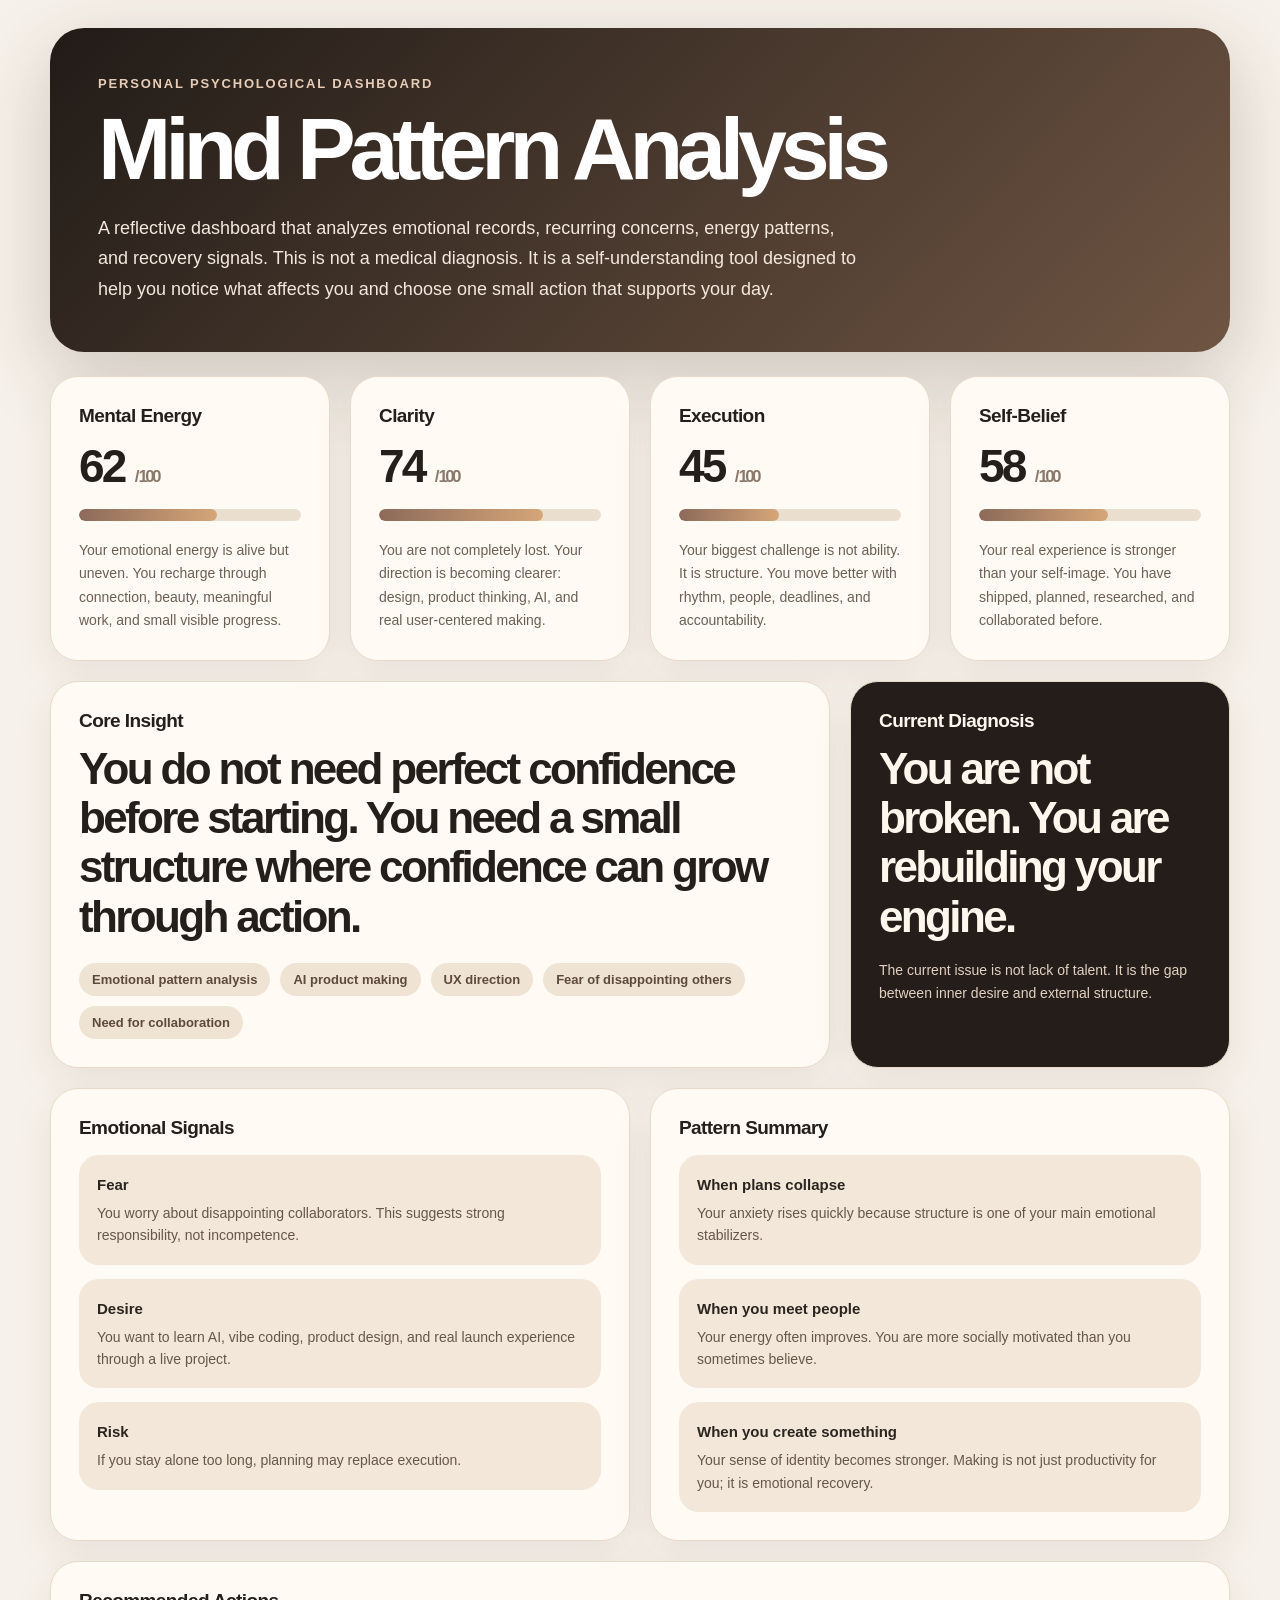
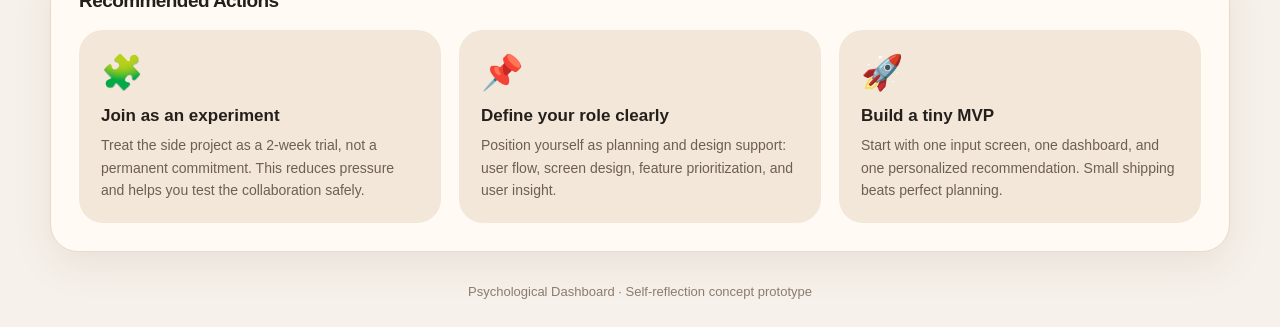
==== index.html @ 31ebf20d "Update index.html" ====
<!DOCTYPE html>
<html lang="en">
<head>
  <meta charset="UTF-8" />
  <meta name="viewport" content="width=device-width, initial-scale=1.0" />
  <title>Psychological Dashboard</title>

  <style>
    * {
      margin: 0;
      padding: 0;
      box-sizing: border-box;
      font-family: Inter, -apple-system, BlinkMacSystemFont, "Segoe UI", sans-serif;
    }

    body {
      background: #f6f1ea;
      color: #241f1b;
      padding: 28px;
    }

    .container {
      max-width: 1180px;
      margin: 0 auto;
    }

    .hero {
      background: linear-gradient(135deg, #211b17, #6f5543);
      color: white;
      border-radius: 34px;
      padding: 48px;
      margin-bottom: 24px;
      box-shadow: 0 24px 80px rgba(60, 40, 25, 0.22);
    }

    .eyebrow {
      font-size: 13px;
      letter-spacing: 0.14em;
      text-transform: uppercase;
      color: #e7cdb7;
      margin-bottom: 16px;
      font-weight: 700;
    }

    h1 {
      font-size: clamp(42px, 8vw, 88px);
      line-height: 0.95;
      letter-spacing: -0.07em;
      margin-bottom: 22px;
    }

    .hero p {
      max-width: 760px;
      color: #f4e8de;
      font-size: 18px;
      line-height: 1.7;
    }

    .grid {
      display: grid;
      grid-template-columns: repeat(12, 1fr);
      gap: 20px;
    }

    .card {
      background: #fffaf4;
      border: 1px solid #e8dac8;
      border-radius: 28px;
      padding: 28px;
      box-shadow: 0 14px 42px rgba(80, 55, 34, 0.08);
    }

    .span-3 { grid-column: span 3; }
    .span-4 { grid-column: span 4; }
    .span-6 { grid-column: span 6; }
    .span-8 { grid-column: span 8; }
    .span-12 { grid-column: span 12; }

    .card h2 {
      font-size: 19px;
      letter-spacing: -0.03em;
      margin-bottom: 12px;
    }

    .score {
      font-size: 46px;
      font-weight: 850;
      letter-spacing: -0.06em;
      margin: 8px 0;
    }

    .score span {
      font-size: 17px;
      color: #8b7a6b;
    }

    .bar {
      width: 100%;
      height: 12px;
      background: #eadfce;
      border-radius: 999px;
      overflow: hidden;
      margin: 16px 0 18px;
    }

    .fill {
      height: 100%;
      border-radius: 999px;
      background: linear-gradient(90deg, #8c6a5a, #d6a679);
    }

    .desc {
      font-size: 14px;
      line-height: 1.65;
      color: #6d5f54;
    }

    .big-insight {
      font-size: clamp(26px, 4vw, 44px);
      line-height: 1.12;
      letter-spacing: -0.06em;
      font-weight: 850;
      margin-top: 12px;
    }

    .dark {
      background: #241d19;
      color: #fff6ed;
    }

    .dark .desc {
      color: #e2d1c1;
    }

    .tags {
      display: flex;
      flex-wrap: wrap;
      gap: 10px;
      margin-top: 22px;
    }

    .tag {
      background: #efe3d4;
      color: #5d4a3d;
      border-radius: 999px;
      padding: 9px 13px;
      font-size: 13px;
      font-weight: 700;
    }

    .dark .tag {
      background: rgba(255,255,255,0.13);
      color: #ffe7d2;
    }

    .list {
      display: grid;
      gap: 14px;
      margin-top: 16px;
    }

    .item {
      background: #f2e7d8;
      border-radius: 20px;
      padding: 18px;
      font-size: 14px;
      line-height: 1.6;
      color: #66574b;
    }

    .item strong {
      display: block;
      color: #2b2520;
      margin-bottom: 5px;
      font-size: 15px;
    }

    .recommendations {
      display: grid;
      grid-template-columns: repeat(3, 1fr);
      gap: 18px;
      margin-top: 18px;
    }

    .rec {
      background: #f2e7d8;
      border-radius: 24px;
      padding: 22px;
      min-height: 170px;
    }

    .emoji {
      font-size: 34px;
      margin-bottom: 14px;
    }

    .rec h3 {
      font-size: 17px;
      margin-bottom: 8px;
    }

    .rec p {
      font-size: 14px;
      color: #6d5f54;
      line-height: 1.6;
    }

    .footer {
      text-align: center;
      margin-top: 32px;
      color: #8c7c6d;
      font-size: 13px;
    }

    @media (max-width: 900px) {
      body {
        padding: 16px;
      }

      .hero {
        padding: 32px;
        border-radius: 26px;
      }

      .span-3,
      .span-4,
      .span-6,
      .span-8 {
        grid-column: span 12;
      }

      .recommendations {
        grid-template-columns: 1fr;
      }
    }
  </style>
</head>

<body>
  <main class="container">

    <section class="hero">
      <div class="eyebrow">Personal Psychological Dashboard</div>
      <h1>Mind Pattern Analysis</h1>
      <p>
        A reflective dashboard that analyzes emotional records, recurring concerns,
        energy patterns, and recovery signals. This is not a medical diagnosis.
        It is a self-understanding tool designed to help you notice what affects you
        and choose one small action that supports your day.
      </p>
    </section>

    <section class="grid">

      <div class="card span-3">
        <h2>Mental Energy</h2>
        <div class="score">62 <span>/ 100</span></div>
        <div class="bar"><div class="fill" style="width: 62%;"></div></div>
        <p class="desc">
          Your emotional energy is alive but uneven. You recharge through connection,
          beauty, meaningful work, and small visible progress.
        </p>
      </div>

      <div class="card span-3">
        <h2>Clarity</h2>
        <div class="score">74 <span>/ 100</span></div>
        <div class="bar"><div class="fill" style="width: 74%;"></div></div>
        <p class="desc">
          You are not completely lost. Your direction is becoming clearer:
          design, product thinking, AI, and real user-centered making.
        </p>
      </div>

      <div class="card span-3">
        <h2>Execution</h2>
        <div class="score">45 <span>/ 100</span></div>
        <div class="bar"><div class="fill" style="width: 45%;"></div></div>
        <p class="desc">
          Your biggest challenge is not ability. It is structure.
          You move better with rhythm, people, deadlines, and accountability.
        </p>
      </div>

      <div class="card span-3">
        <h2>Self-Belief</h2>
        <div class="score">58 <span>/ 100</span></div>
        <div class="bar"><div class="fill" style="width: 58%;"></div></div>
        <p class="desc">
          Your real experience is stronger than your self-image.
          You have shipped, planned, researched, and collaborated before.
        </p>
      </div>

      <div class="card span-8">
        <h2>Core Insight</h2>
        <p class="big-insight">
          You do not need perfect confidence before starting.
          You need a small structure where confidence can grow through action.
        </p>

        <div class="tags">
          <span class="tag">Emotional pattern analysis</span>
          <span class="tag">AI product making</span>
          <span class="tag">UX direction</span>
          <span class="tag">Fear of disappointing others</span>
          <span class="tag">Need for collaboration</span>
        </div>
      </div>

      <div class="card span-4 dark">
        <h2>Current Diagnosis</h2>
        <p class="big-insight">
          You are not broken. You are rebuilding your engine.
        </p>
        <p class="desc" style="margin-top: 18px;">
          The current issue is not lack of talent. It is the gap between
          inner desire and external structure.
        </p>
      </div>

      <div class="card span-6">
        <h2>Emotional Signals</h2>
        <div class="list">
          <div class="item">
            <strong>Fear</strong>
            You worry about disappointing collaborators. This suggests strong responsibility,
            not incompetence.
          </div>

          <div class="item">
            <strong>Desire</strong>
            You want to learn AI, vibe coding, product design, and real launch experience
            through a live project.
          </div>

          <div class="item">
            <strong>Risk</strong>
            If you stay alone too long, planning may replace execution.
          </div>
        </div>
      </div>

      <div class="card span-6">
        <h2>Pattern Summary</h2>
        <div class="list">
          <div class="item">
            <strong>When plans collapse</strong>
            Your anxiety rises quickly because structure is one of your main emotional stabilizers.
          </div>

          <div class="item">
            <strong>When you meet people</strong>
            Your energy often improves. You are more socially motivated than you sometimes believe.
          </div>

          <div class="item">
            <strong>When you create something</strong>
            Your sense of identity becomes stronger. Making is not just productivity for you;
            it is emotional recovery.
          </div>
        </div>
      </div>

      <div class="card span-12">
        <h2>Recommended Actions</h2>

        <div class="recommendations">
          <div class="rec">
            <div class="emoji">🧩</div>
            <h3>Join as an experiment</h3>
            <p>
              Treat the side project as a 2-week trial, not a permanent commitment.
              This reduces pressure and helps you test the collaboration safely.
            </p>
          </div>

          <div class="rec">
            <div class="emoji">📌</div>
            <h3>Define your role clearly</h3>
            <p>
              Position yourself as planning and design support:
              user flow, screen design, feature prioritization, and user insight.
            </p>
          </div>

          <div class="rec">
            <div class="emoji">🚀</div>
            <h3>Build a tiny MVP</h3>
            <p>
              Start with one input screen, one dashboard, and one personalized recommendation.
              Small shipping beats perfect planning.
            </p>
          </div>
        </div>
      </div>

    </section>

    <div class="footer">
      Psychological Dashboard · Self-reflection concept prototype
    </div>

  </main>
</body>
</html>
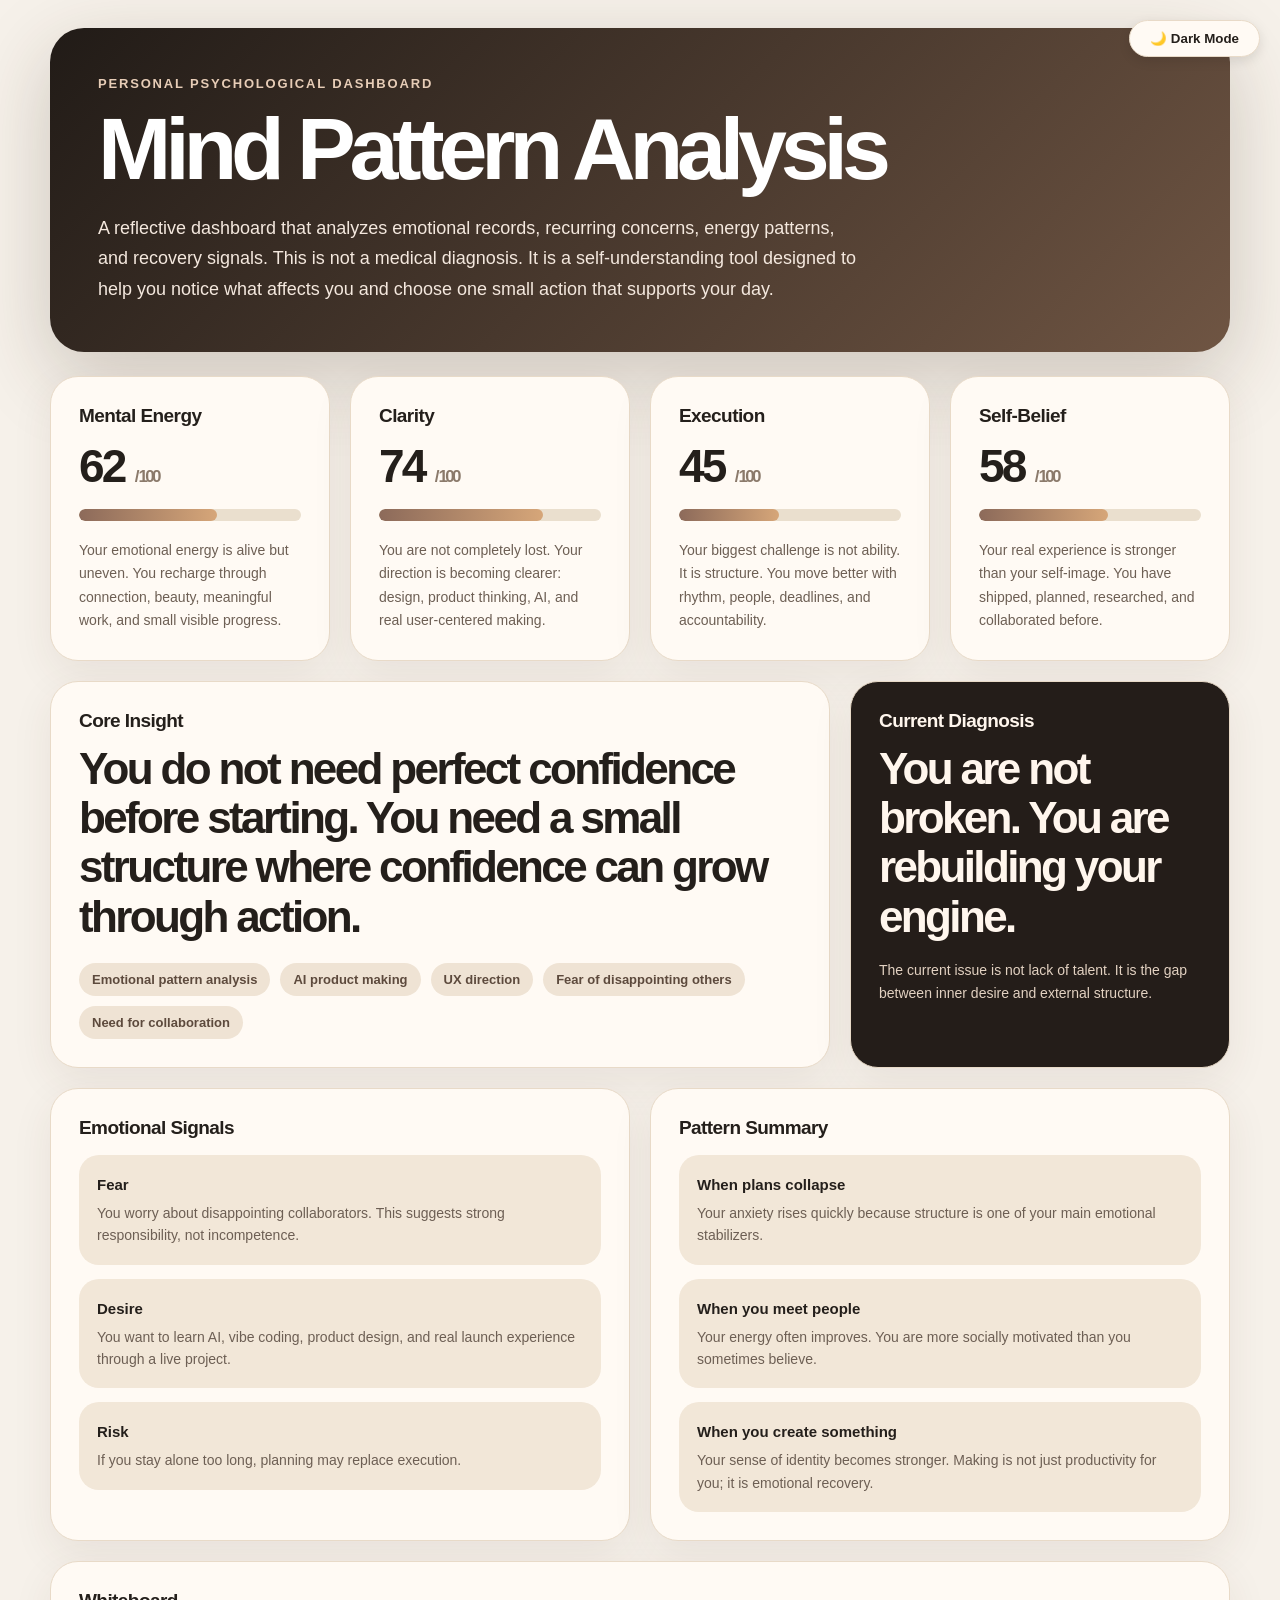
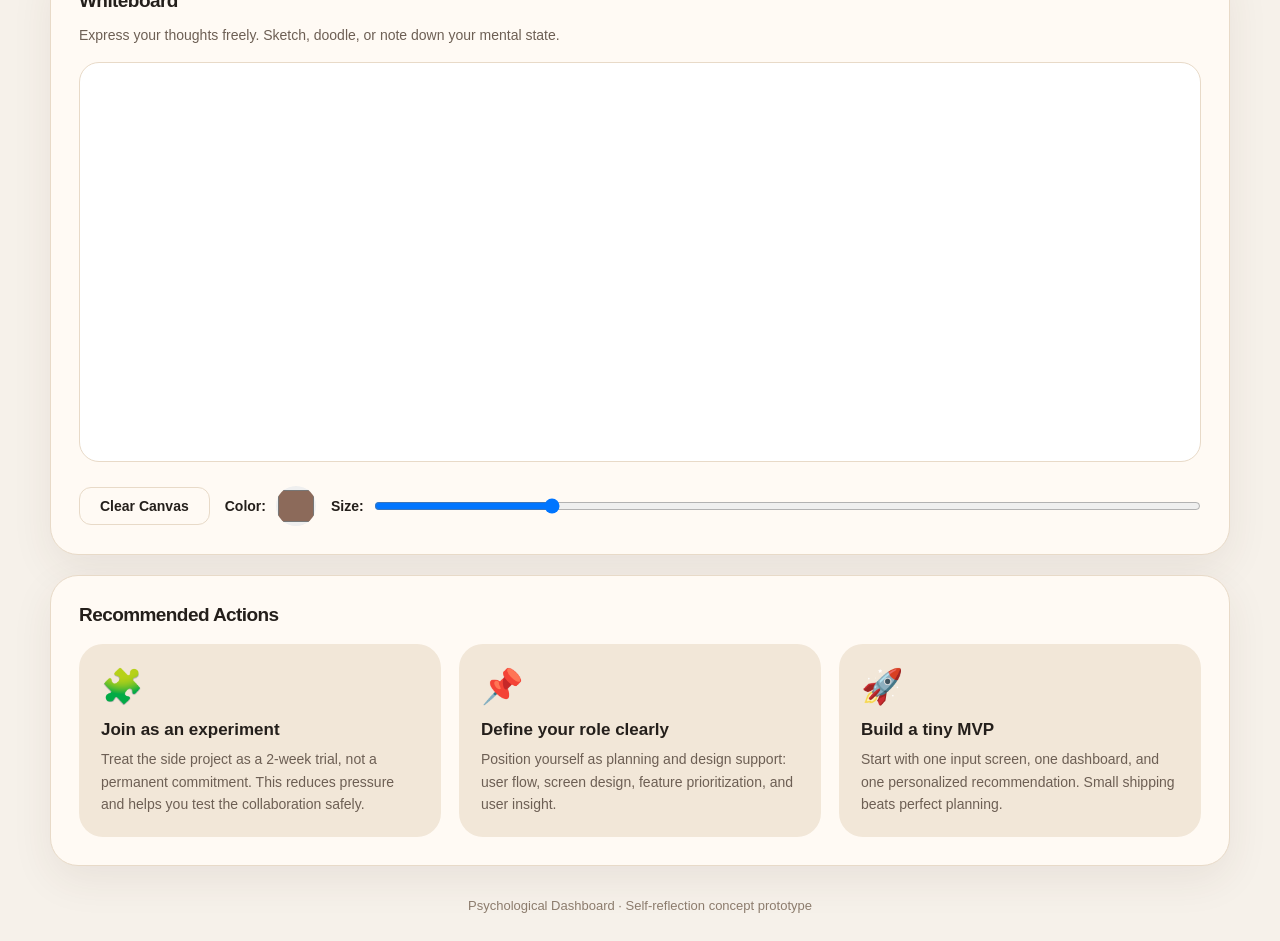
==== commit 763f114c: "feat: add dark mode and whiteboard features" ====
--- a/index.html
+++ b/index.html
@@ -4,8 +4,33 @@
   <meta charset="UTF-8" />
   <meta name="viewport" content="width=device-width, initial-scale=1.0" />
   <title>Psychological Dashboard</title>
+  <link rel="stylesheet" href="style.css">
 
   <style>
+    :root {
+      --bg-color: #f6f1ea;
+      --text-color: #241f1b;
+      --card-bg: #fffaf4;
+      --card-border: #e8dac8;
+      --desc-color: #6d5f54;
+      --item-bg: #f2e7d8;
+      --tag-bg: #efe3d4;
+      --tag-text: #5d4a3d;
+      --bar-bg: #eadfce;
+    }
+
+    body.dark-theme {
+      --bg-color: #1a1614;
+      --text-color: #f4e8de;
+      --card-bg: #241d19;
+      --card-border: #3d342d;
+      --desc-color: #b7a99b;
+      --item-bg: #2d2621;
+      --tag-bg: rgba(255,255,255,0.1);
+      --tag-text: #ffe7d2;
+      --bar-bg: #3d342d;
+    }
+
     * {
       margin: 0;
       padding: 0;
@@ -14,9 +39,10 @@
     }
 
     body {
-      background: #f6f1ea;
-      color: #241f1b;
+      background: var(--bg-color);
+      color: var(--text-color);
       padding: 28px;
+      transition: background 0.3s, color 0.3s;
     }
 
     .container {
@@ -63,8 +89,8 @@
     }
 
     .card {
-      background: #fffaf4;
-      border: 1px solid #e8dac8;
+      background: var(--card-bg);
+      border: 1px solid var(--card-border);
       border-radius: 28px;
       padding: 28px;
       box-shadow: 0 14px 42px rgba(80, 55, 34, 0.08);
@@ -97,7 +123,7 @@
     .bar {
       width: 100%;
       height: 12px;
-      background: #eadfce;
+      background: var(--bar-bg);
       border-radius: 999px;
       overflow: hidden;
       margin: 16px 0 18px;
@@ -112,7 +138,7 @@
     .desc {
       font-size: 14px;
       line-height: 1.65;
-      color: #6d5f54;
+      color: var(--desc-color);
     }
 
     .big-insight {
@@ -140,8 +166,8 @@
     }
 
     .tag {
-      background: #efe3d4;
-      color: #5d4a3d;
+      background: var(--tag-bg);
+      color: var(--tag-text);
       border-radius: 999px;
       padding: 9px 13px;
       font-size: 13px;
@@ -160,17 +186,17 @@
     }
 
     .item {
-      background: #f2e7d8;
+      background: var(--item-bg);
       border-radius: 20px;
       padding: 18px;
       font-size: 14px;
       line-height: 1.6;
-      color: #66574b;
+      color: var(--desc-color);
     }
 
     .item strong {
       display: block;
-      color: #2b2520;
+      color: var(--text-color);
       margin-bottom: 5px;
       font-size: 15px;
     }
@@ -183,12 +209,87 @@
     }
 
     .rec {
-      background: #f2e7d8;
+      background: var(--item-bg);
       border-radius: 24px;
       padding: 22px;
       min-height: 170px;
     }
 
+    /* Theme Toggle */
+    .theme-toggle {
+      position: fixed;
+      top: 20px;
+      right: 20px;
+      z-index: 1000;
+      background: var(--card-bg);
+      border: 1px solid var(--card-border);
+      padding: 10px 20px;
+      border-radius: 999px;
+      cursor: pointer;
+      font-weight: 600;
+      box-shadow: 0 4px 12px rgba(0,0,0,0.1);
+      color: var(--text-color);
+      transition: all 0.3s;
+    }
+
+    .theme-toggle:hover {
+      transform: translateY(-2px);
+    }
+
+    /* Whiteboard Styles */
+    #whiteboard-canvas {
+      width: 100%;
+      height: 400px;
+      background: white;
+      border-radius: 20px;
+      cursor: crosshair;
+      touch-action: none;
+      border: 1px solid var(--card-border);
+    }
+
+    body.dark-theme #whiteboard-canvas {
+      background: #f6f1ea;
+    }
+
+    .whiteboard-controls {
+      display: flex;
+      align-items: center;
+      gap: 15px;
+      margin-top: 20px;
+      flex-wrap: wrap;
+    }
+
+    .btn {
+      padding: 10px 20px;
+      border-radius: 12px;
+      border: 1px solid var(--card-border);
+      background: var(--card-bg);
+      color: var(--text-color);
+      cursor: pointer;
+      font-size: 14px;
+      font-weight: 600;
+      transition: all 0.2s;
+    }
+
+    .btn:hover {
+      background: var(--item-bg);
+    }
+
+    .btn.active {
+      background: #8c6a5a;
+      color: white;
+    }
+
+    input[type="color"] {
+      width: 40px;
+      height: 40px;
+      border: none;
+      border-radius: 50%;
+      cursor: pointer;
+      padding: 0;
+      overflow: hidden;
+    }
+
     .emoji {
       font-size: 34px;
       margin-bottom: 14px;
@@ -201,7 +302,7 @@
 
     .rec p {
       font-size: 14px;
-      color: #6d5f54;
+      color: var(--desc-color);
       line-height: 1.6;
     }
 
@@ -237,6 +338,8 @@
 </head>
 
 <body>
+  <button class="theme-toggle" id="theme-toggle">🌙 Dark Mode</button>
+  
   <main class="container">
 
     <section class="hero">
@@ -363,6 +466,23 @@
       </div>
 
       <div class="card span-12">
+        <h2>Whiteboard</h2>
+        <p class="desc" style="margin-bottom: 15px;">Express your thoughts freely. Sketch, doodle, or note down your mental state.</p>
+        <canvas id="whiteboard-canvas"></canvas>
+        <div class="whiteboard-controls">
+          <button class="btn" id="clear-btn">Clear Canvas</button>
+          <div style="display: flex; align-items: center; gap: 10px;">
+            <label for="color-picker" style="font-size: 14px; font-weight: 600;">Color:</label>
+            <input type="color" id="color-picker" value="#8c6a5a">
+          </div>
+          <div style="display: flex; align-items: center; gap: 10px; flex-grow: 1;">
+            <label for="size-slider" style="font-size: 14px; font-weight: 600;">Size:</label>
+            <input type="range" id="size-slider" min="1" max="20" value="5" style="flex-grow: 1;">
+          </div>
+        </div>
+      </div>
+
+      <div class="card span-12">
         <h2>Recommended Actions</h2>
 
         <div class="recommendations">
@@ -402,5 +522,7 @@
     </div>
 
   </main>
+
+  <script src="main.js"></script>
 </body>
 </html>
--- a/style.css
+++ b/style.css
@@ -0,0 +1 @@
+/* Project styles are currently defined in index.html for simplicity. */
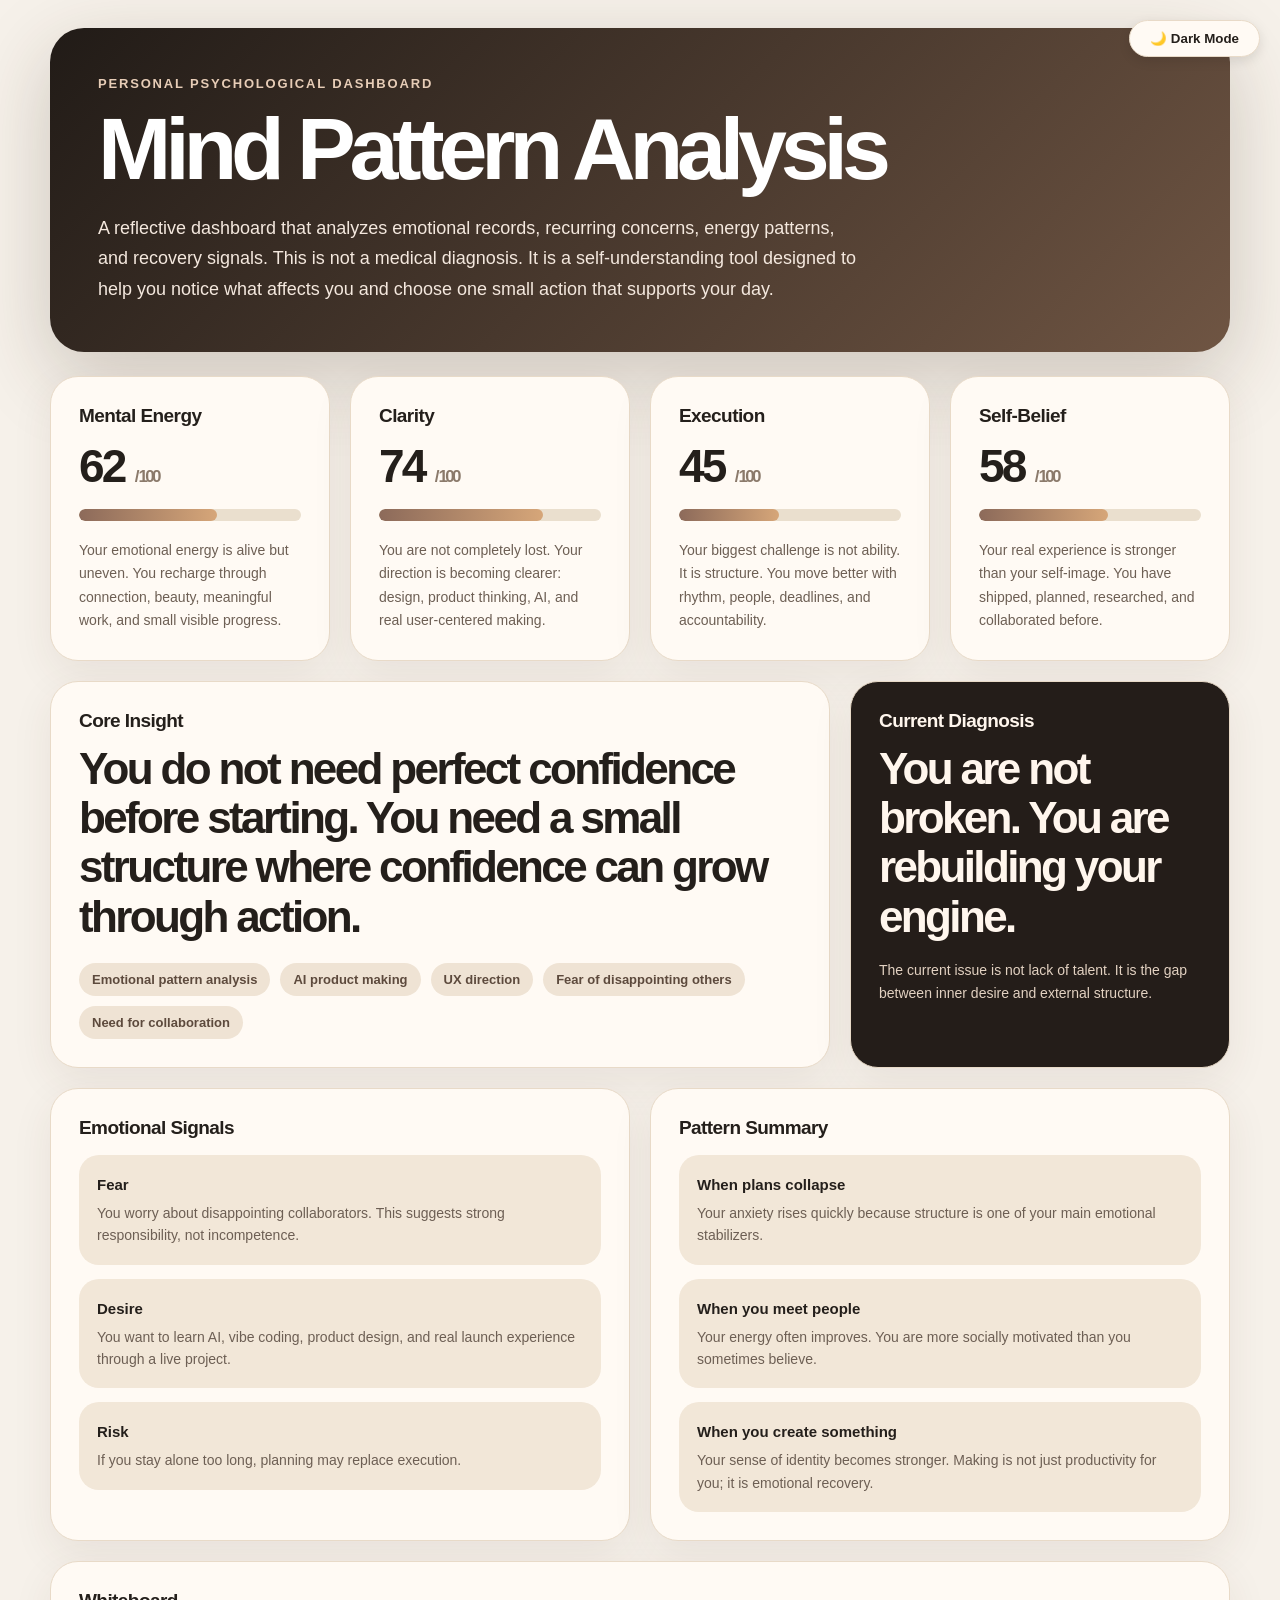
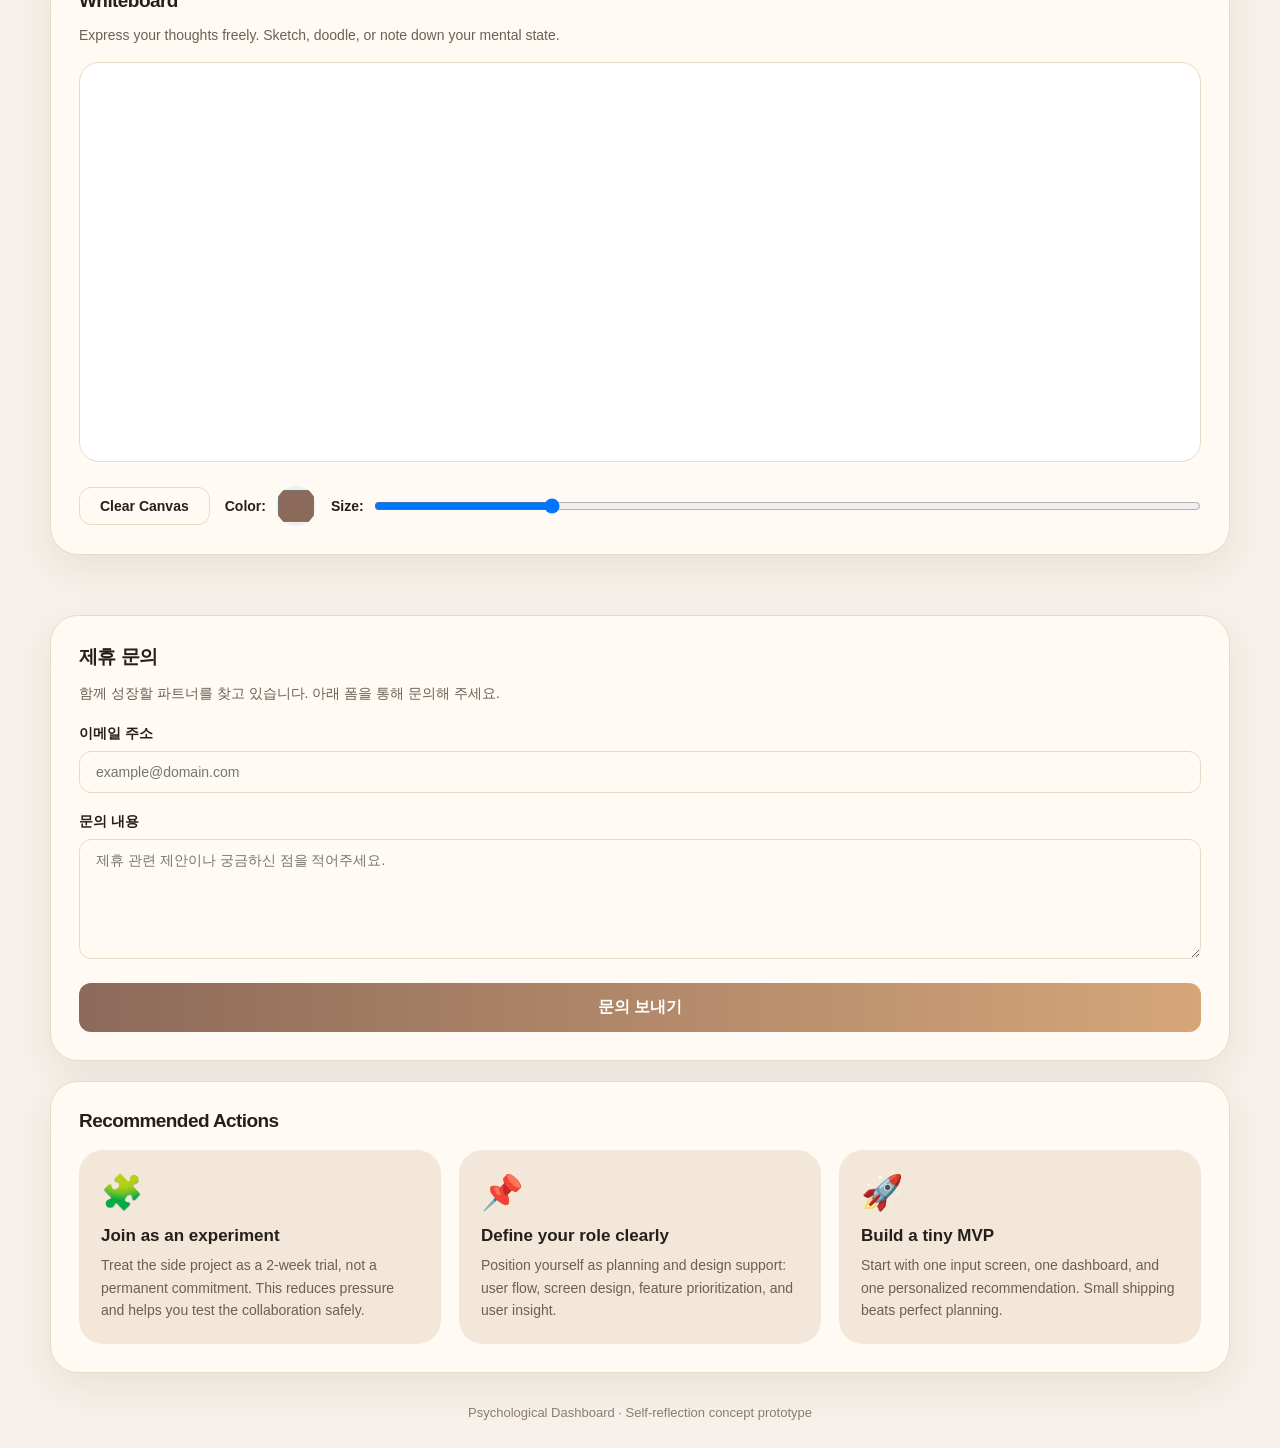
==== commit 60e26b67: "feat: add partnership inquiry form with formspree" ====
--- a/index.html
+++ b/index.html
@@ -482,6 +482,22 @@
         </div>
       </div>
 
+      <div class="card span-12 partnership-section">
+        <h2>제휴 문의</h2>
+        <p class="desc" style="margin-bottom: 20px;">함께 성장할 파트너를 찾고 있습니다. 아래 폼을 통해 문의해 주세요.</p>
+        <form action="https://formspree.io/f/xzdwnanj" method="POST">
+          <div class="form-group">
+            <label>이메일 주소</label>
+            <input type="email" name="email" class="form-control" placeholder="example@domain.com" required>
+          </div>
+          <div class="form-group">
+            <label>문의 내용</label>
+            <textarea name="message" class="form-control" placeholder="제휴 관련 제안이나 궁금하신 점을 적어주세요." required></textarea>
+          </div>
+          <button type="submit" class="submit-btn">문의 보내기</button>
+        </form>
+      </div>
+
       <div class="card span-12">
         <h2>Recommended Actions</h2>
 
@@ -524,5 +540,6 @@
   </main>
 
   <script src="main.js"></script>
+
 </body>
 </html>
--- a/style.css
+++ b/style.css
@@ -1 +1,56 @@
 /* Project styles are currently defined in index.html for simplicity. */
+
+/* Partnership Form Styles */
+.partnership-section {
+  margin-top: 40px;
+}
+
+.form-group {
+  margin-bottom: 20px;
+}
+
+.form-group label {
+  display: block;
+  font-size: 14px;
+  font-weight: 600;
+  margin-bottom: 8px;
+  color: var(--text-color);
+}
+
+.form-control {
+  width: 100%;
+  padding: 12px 16px;
+  border-radius: 12px;
+  border: 1px solid var(--card-border);
+  background: var(--card-bg);
+  color: var(--text-color);
+  font-size: 14px;
+  transition: border-color 0.2s;
+}
+
+.form-control:focus {
+  outline: none;
+  border-color: #8c6a5a;
+}
+
+textarea.form-control {
+  resize: vertical;
+  min-height: 120px;
+}
+
+.submit-btn {
+  width: 100%;
+  padding: 14px;
+  background: linear-gradient(90deg, #8c6a5a, #d6a679);
+  color: white;
+  border: none;
+  border-radius: 12px;
+  font-size: 16px;
+  font-weight: 700;
+  cursor: pointer;
+  transition: opacity 0.2s;
+}
+
+.submit-btn:hover {
+  opacity: 0.9;
+}
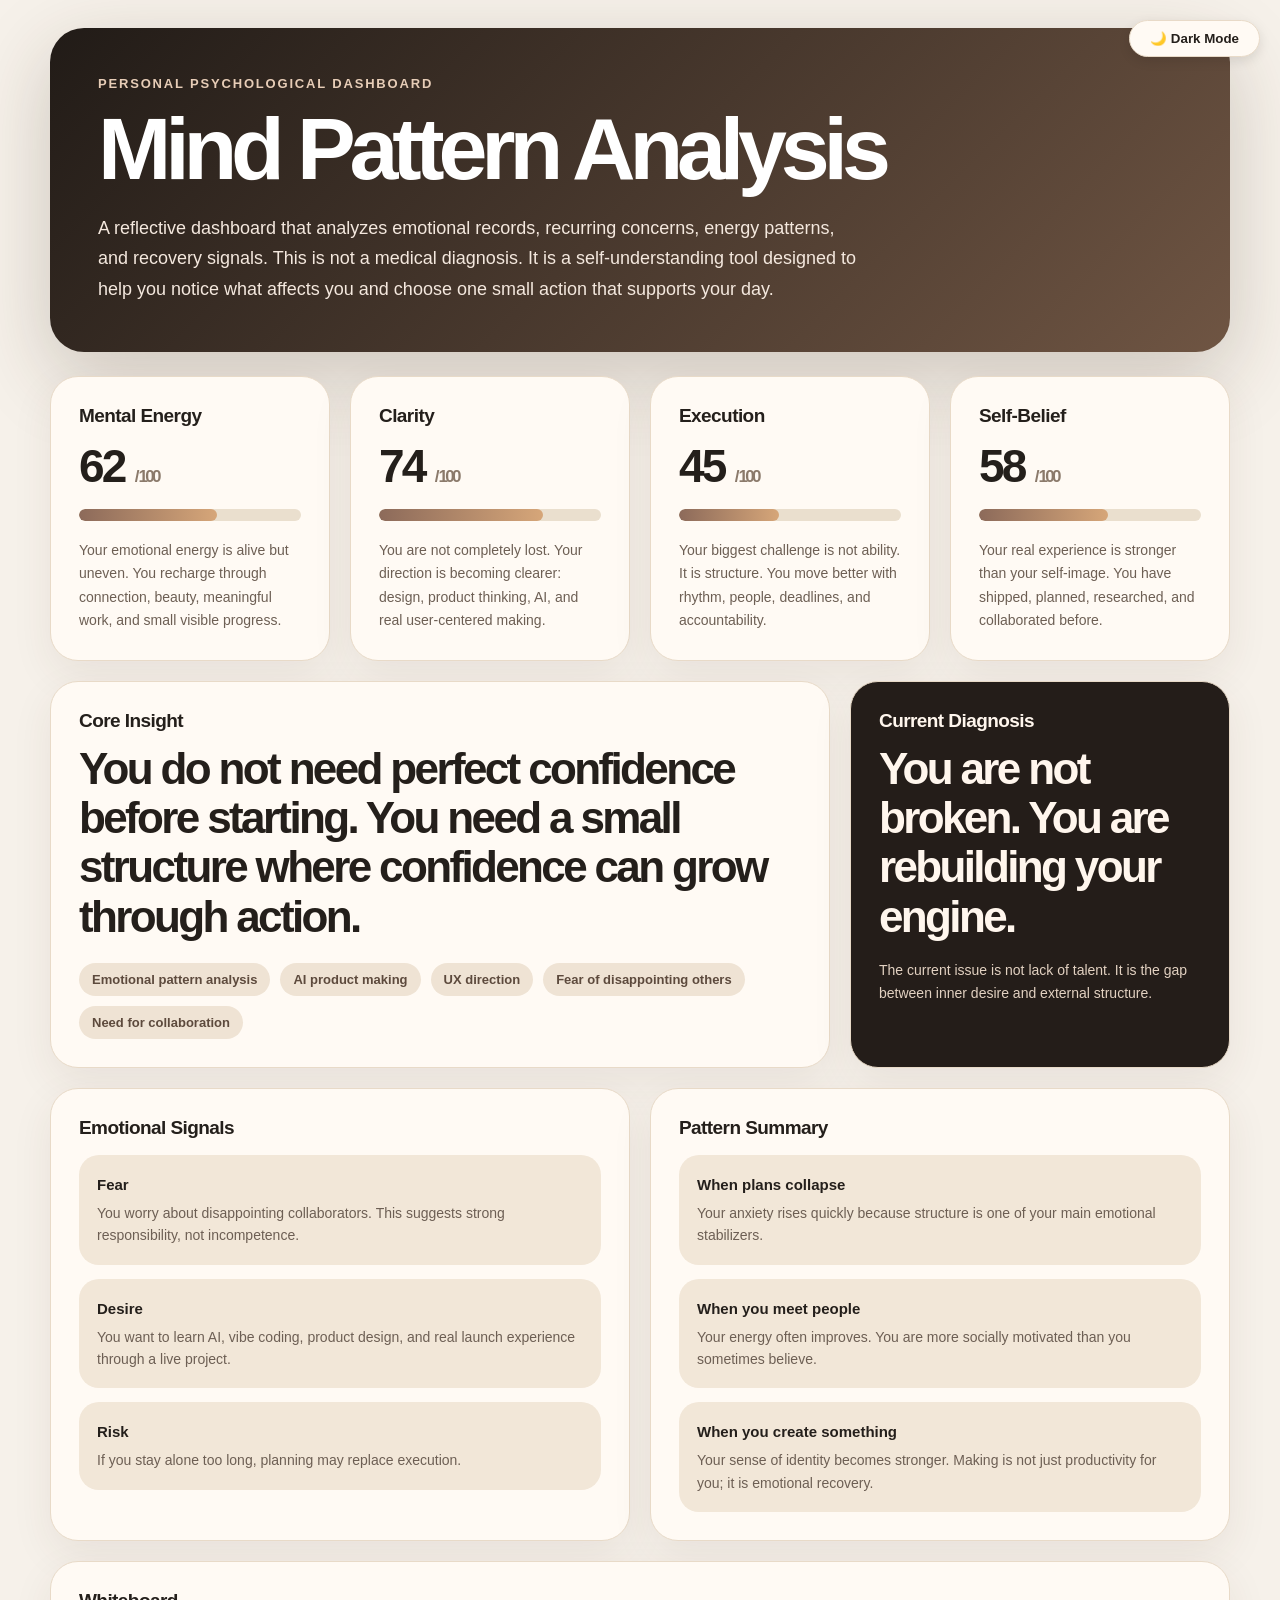
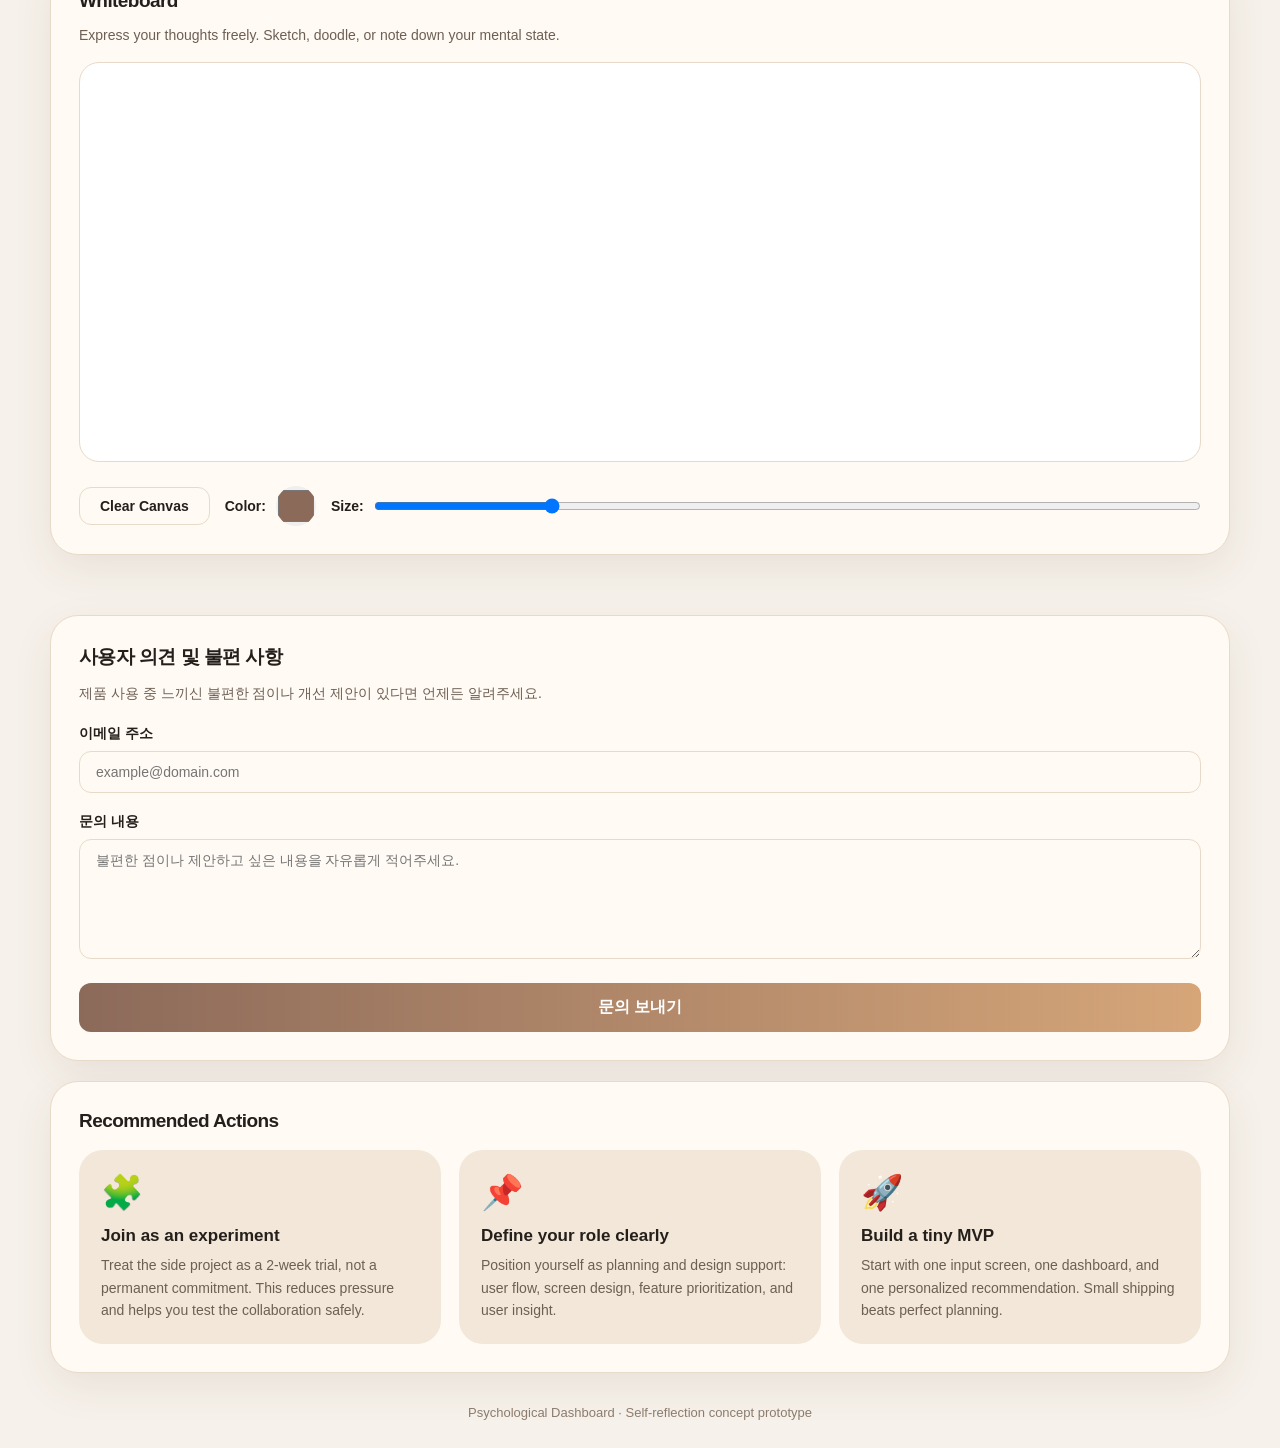
==== commit ed60b5a9: "feat: change partnership form to user feedback form" ====
--- a/index.html
+++ b/index.html
@@ -483,8 +483,8 @@
       </div>
 
       <div class="card span-12 partnership-section">
-        <h2>제휴 문의</h2>
-        <p class="desc" style="margin-bottom: 20px;">함께 성장할 파트너를 찾고 있습니다. 아래 폼을 통해 문의해 주세요.</p>
+        <h2>사용자 의견 및 불편 사항</h2>
+        <p class="desc" style="margin-bottom: 20px;">제품 사용 중 느끼신 불편한 점이나 개선 제안이 있다면 언제든 알려주세요.</p>
         <form action="https://formspree.io/f/xzdwnanj" method="POST">
           <div class="form-group">
             <label>이메일 주소</label>
@@ -492,7 +492,7 @@
           </div>
           <div class="form-group">
             <label>문의 내용</label>
-            <textarea name="message" class="form-control" placeholder="제휴 관련 제안이나 궁금하신 점을 적어주세요." required></textarea>
+            <textarea name="message" class="form-control" placeholder="불편한 점이나 제안하고 싶은 내용을 자유롭게 적어주세요." required></textarea>
           </div>
           <button type="submit" class="submit-btn">문의 보내기</button>
         </form>
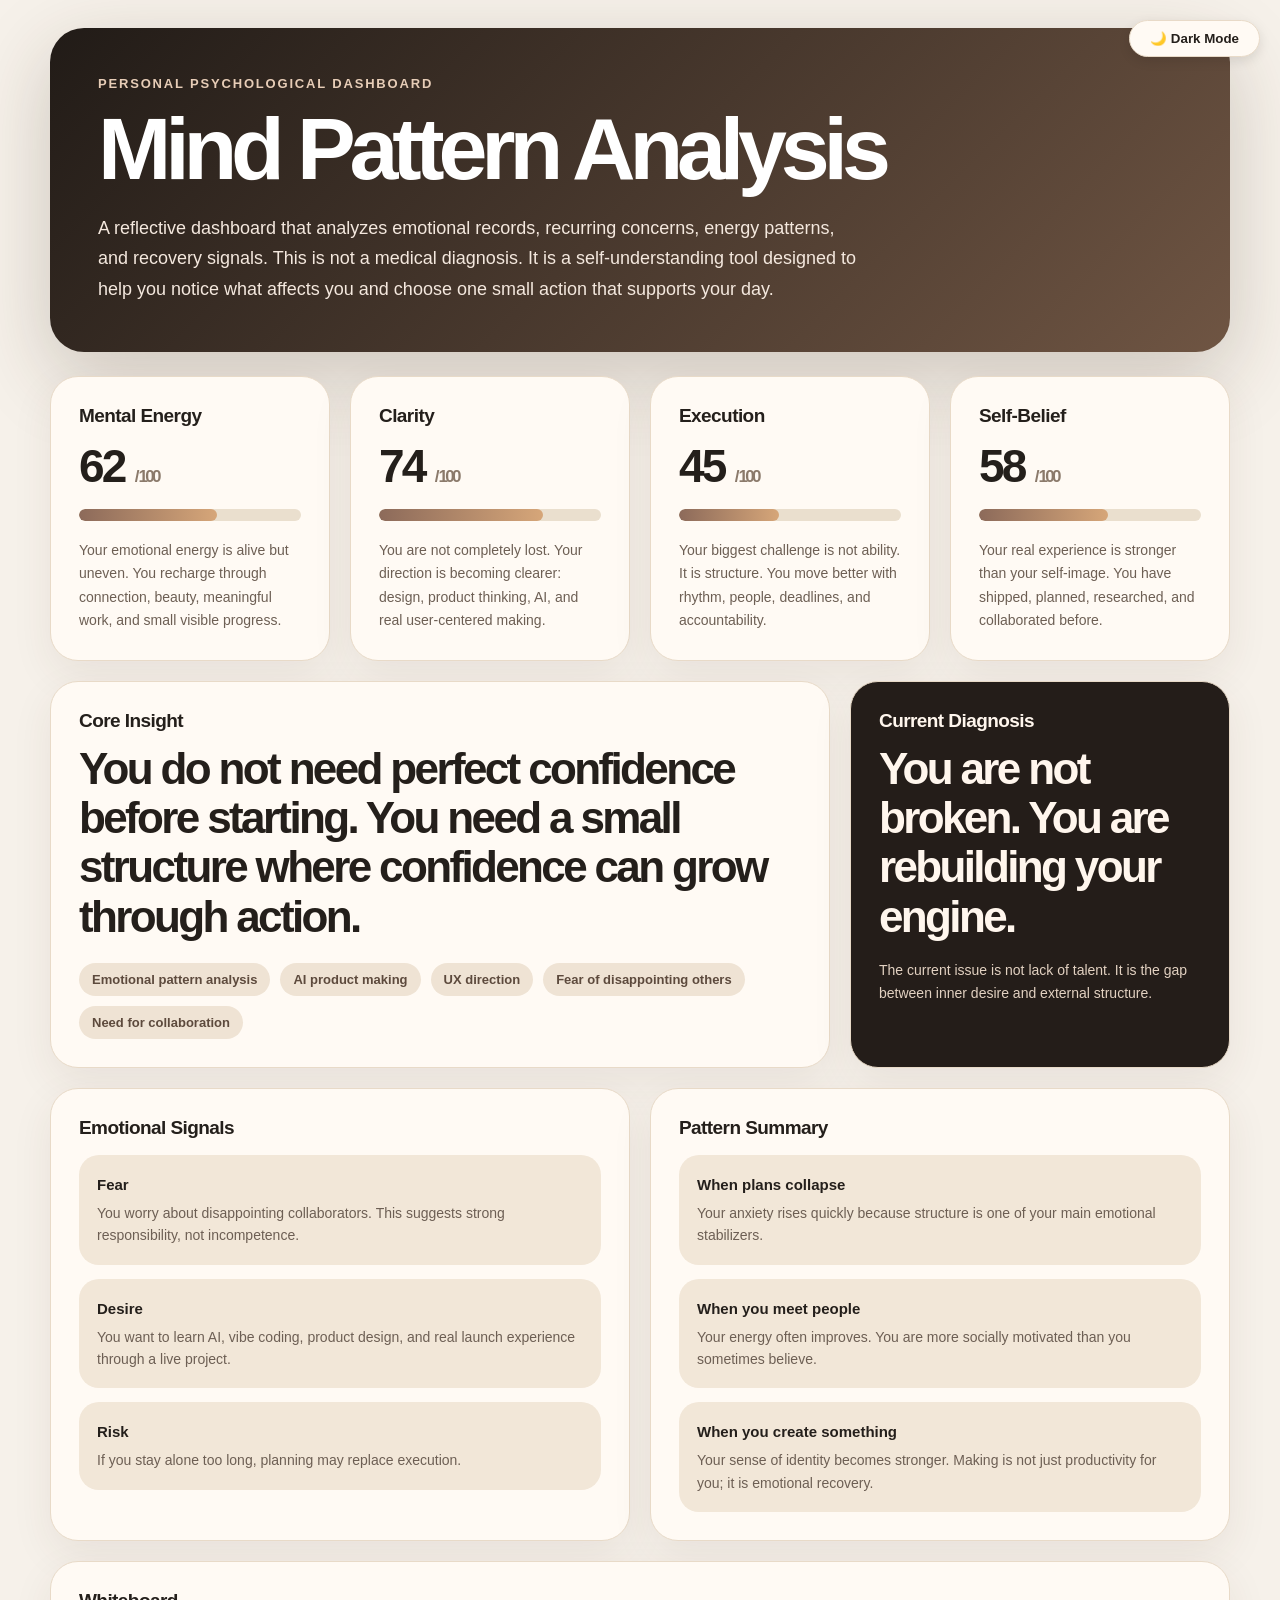
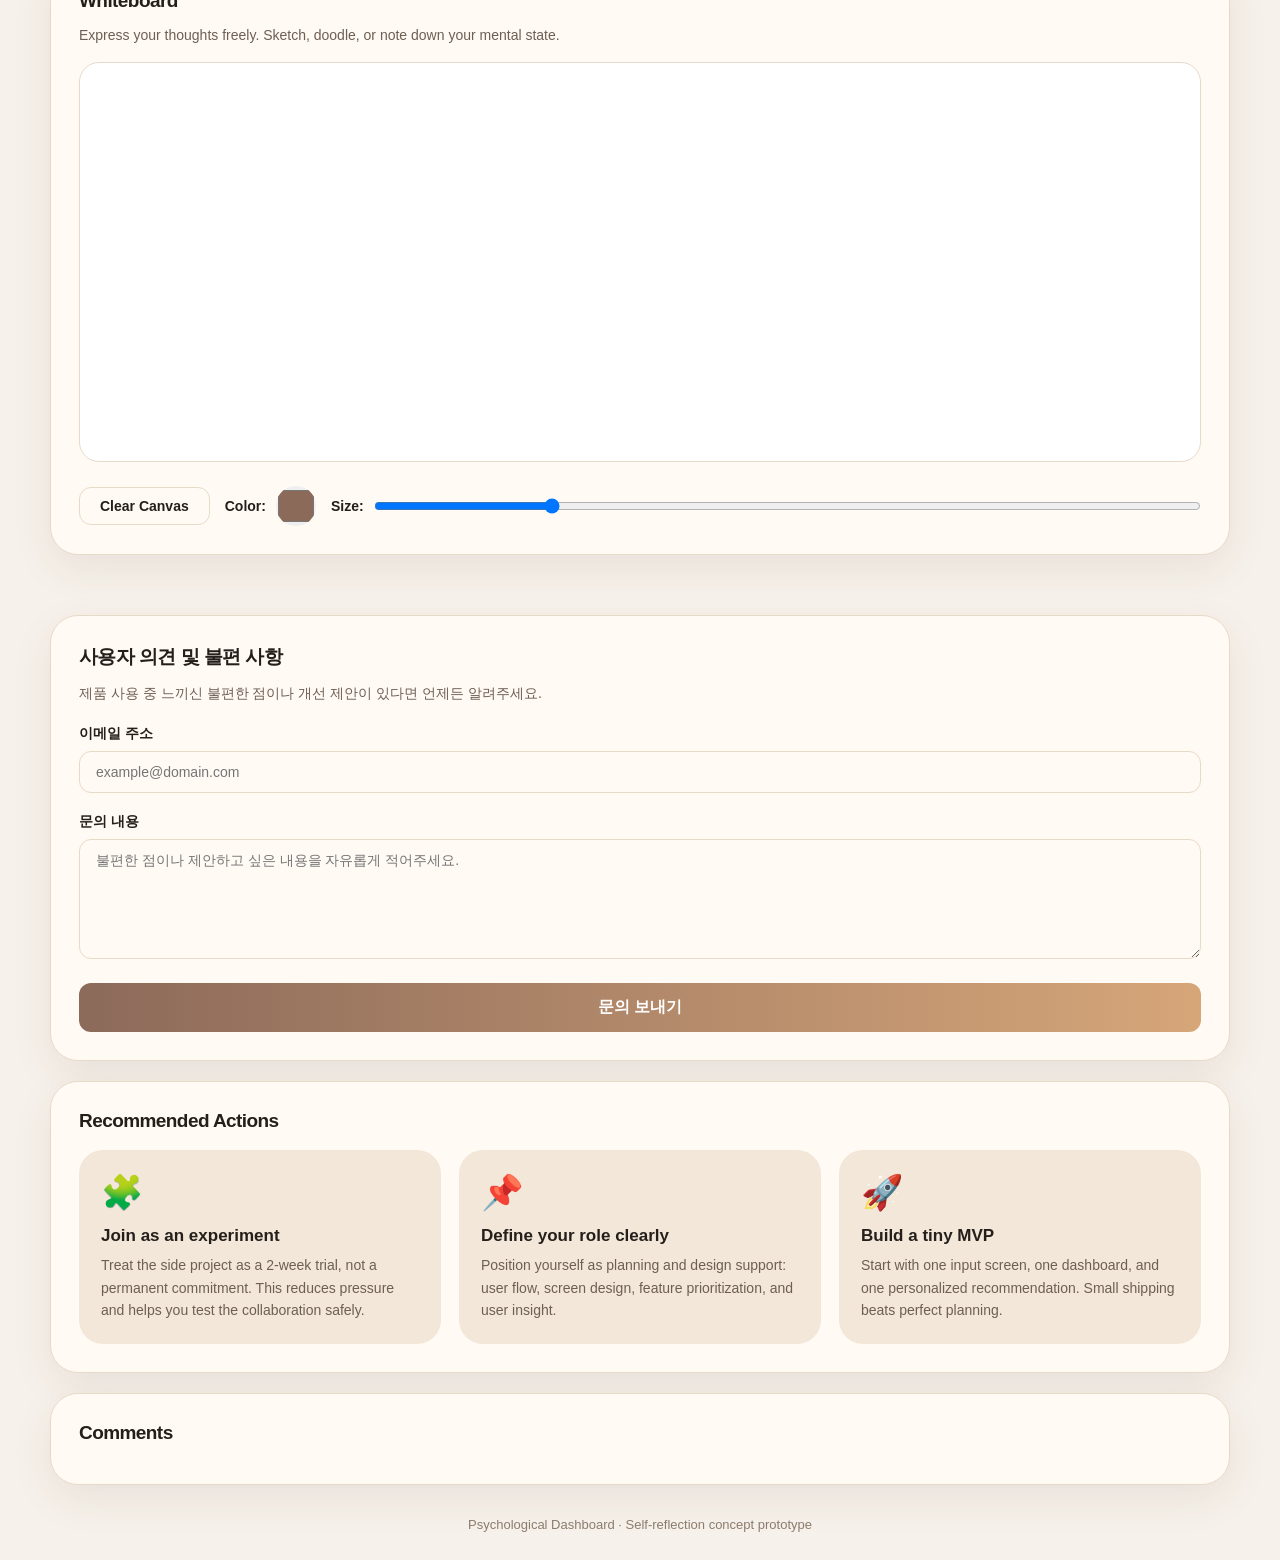
==== commit c952640f: "feat: add disqus comment section" ====
--- a/index.html
+++ b/index.html
@@ -531,12 +531,32 @@
         </div>
       </div>
 
+      <div class="card span-12">
+        <h2>Comments</h2>
+        <div id="disqus_thread"></div>
+        <script>
+            var disqus_config = function () {
+            this.page.url = window.location.href;  
+            this.page.identifier = window.location.pathname; 
+            };
+            (function() { 
+            var d = document, s = d.createElement('script');
+            s.src = 'https://practice-ru4dzqt4wk.disqus.com/embed.js';
+            s.setAttribute('data-timestamp', +new Date());
+            (d.head || d.body).appendChild(s);
+            })();
+        </script>
+        <noscript>Please enable JavaScript to view the <a href="https://disqus.com/?ref_noscript">comments powered by Disqus.</a></noscript>
+      </div>
+
     </section>
 
     <div class="footer">
       Psychological Dashboard · Self-reflection concept prototype
     </div>
 
+    <script id="dsq-count-scr" src="//practice-ru4dzqt4wk.disqus.com/count.js" async></script>
+
   </main>
 
   <script src="main.js"></script>
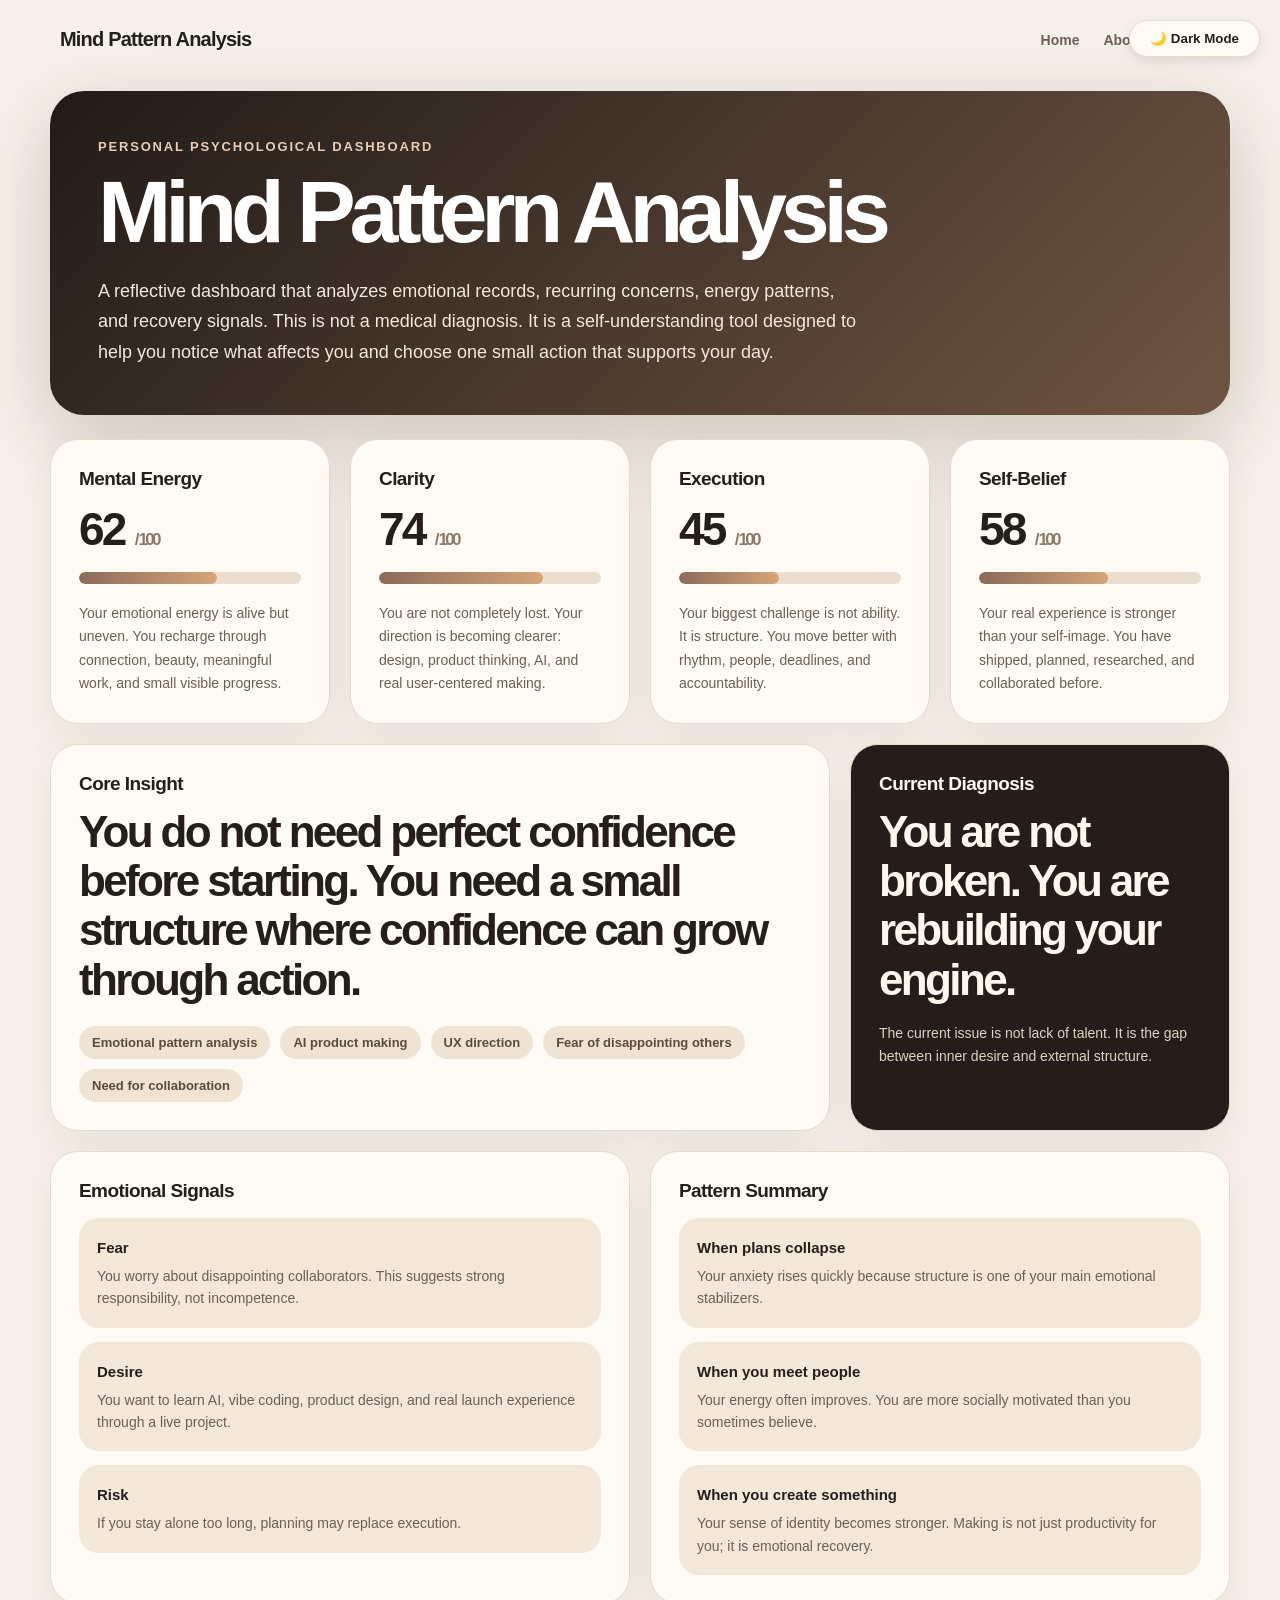
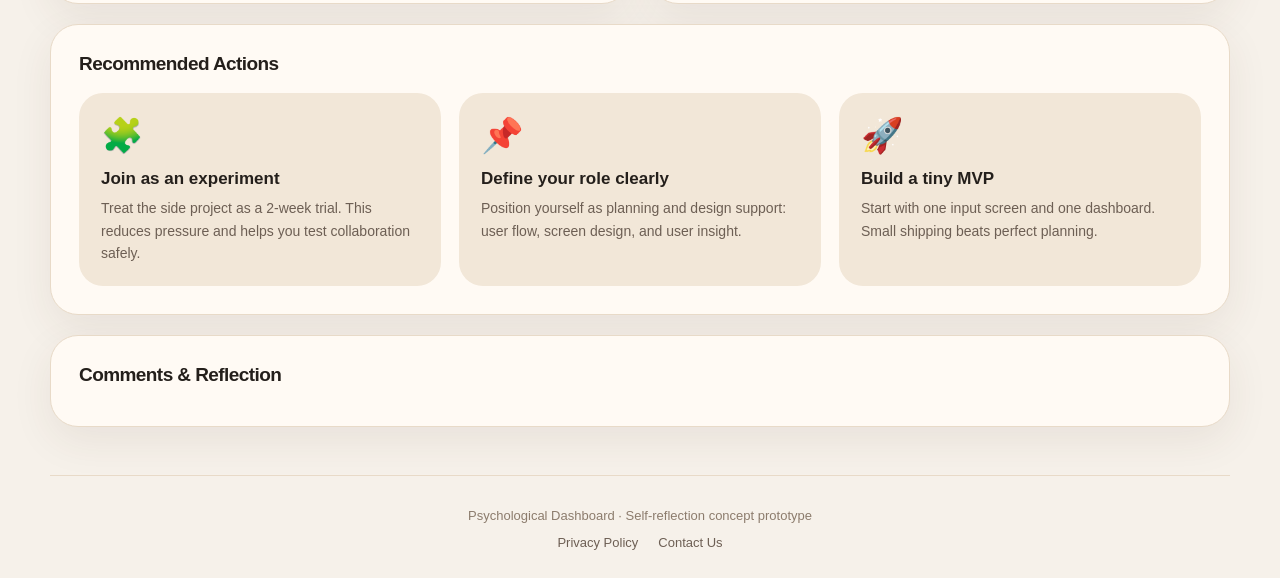
==== commit d4386050: "optimize site for adsense approval" ====
--- a/index.html
+++ b/index.html
@@ -5,342 +5,23 @@
   <meta name="viewport" content="width=device-width, initial-scale=1.0" />
   <title>Psychological Dashboard</title>
   <link rel="stylesheet" href="style.css">
-
-  <style>
-    :root {
-      --bg-color: #f6f1ea;
-      --text-color: #241f1b;
-      --card-bg: #fffaf4;
-      --card-border: #e8dac8;
-      --desc-color: #6d5f54;
-      --item-bg: #f2e7d8;
-      --tag-bg: #efe3d4;
-      --tag-text: #5d4a3d;
-      --bar-bg: #eadfce;
-    }
-
-    body.dark-theme {
-      --bg-color: #1a1614;
-      --text-color: #f4e8de;
-      --card-bg: #241d19;
-      --card-border: #3d342d;
-      --desc-color: #b7a99b;
-      --item-bg: #2d2621;
-      --tag-bg: rgba(255,255,255,0.1);
-      --tag-text: #ffe7d2;
-      --bar-bg: #3d342d;
-    }
-
-    * {
-      margin: 0;
-      padding: 0;
-      box-sizing: border-box;
-      font-family: Inter, -apple-system, BlinkMacSystemFont, "Segoe UI", sans-serif;
-    }
-
-    body {
-      background: var(--bg-color);
-      color: var(--text-color);
-      padding: 28px;
-      transition: background 0.3s, color 0.3s;
-    }
-
-    .container {
-      max-width: 1180px;
-      margin: 0 auto;
-    }
-
-    .hero {
-      background: linear-gradient(135deg, #211b17, #6f5543);
-      color: white;
-      border-radius: 34px;
-      padding: 48px;
-      margin-bottom: 24px;
-      box-shadow: 0 24px 80px rgba(60, 40, 25, 0.22);
-    }
-
-    .eyebrow {
-      font-size: 13px;
-      letter-spacing: 0.14em;
-      text-transform: uppercase;
-      color: #e7cdb7;
-      margin-bottom: 16px;
-      font-weight: 700;
-    }
-
-    h1 {
-      font-size: clamp(42px, 8vw, 88px);
-      line-height: 0.95;
-      letter-spacing: -0.07em;
-      margin-bottom: 22px;
-    }
-
-    .hero p {
-      max-width: 760px;
-      color: #f4e8de;
-      font-size: 18px;
-      line-height: 1.7;
-    }
-
-    .grid {
-      display: grid;
-      grid-template-columns: repeat(12, 1fr);
-      gap: 20px;
-    }
-
-    .card {
-      background: var(--card-bg);
-      border: 1px solid var(--card-border);
-      border-radius: 28px;
-      padding: 28px;
-      box-shadow: 0 14px 42px rgba(80, 55, 34, 0.08);
-    }
-
-    .span-3 { grid-column: span 3; }
-    .span-4 { grid-column: span 4; }
-    .span-6 { grid-column: span 6; }
-    .span-8 { grid-column: span 8; }
-    .span-12 { grid-column: span 12; }
-
-    .card h2 {
-      font-size: 19px;
-      letter-spacing: -0.03em;
-      margin-bottom: 12px;
-    }
-
-    .score {
-      font-size: 46px;
-      font-weight: 850;
-      letter-spacing: -0.06em;
-      margin: 8px 0;
-    }
-
-    .score span {
-      font-size: 17px;
-      color: #8b7a6b;
-    }
-
-    .bar {
-      width: 100%;
-      height: 12px;
-      background: var(--bar-bg);
-      border-radius: 999px;
-      overflow: hidden;
-      margin: 16px 0 18px;
-    }
-
-    .fill {
-      height: 100%;
-      border-radius: 999px;
-      background: linear-gradient(90deg, #8c6a5a, #d6a679);
-    }
-
-    .desc {
-      font-size: 14px;
-      line-height: 1.65;
-      color: var(--desc-color);
-    }
-
-    .big-insight {
-      font-size: clamp(26px, 4vw, 44px);
-      line-height: 1.12;
-      letter-spacing: -0.06em;
-      font-weight: 850;
-      margin-top: 12px;
-    }
-
-    .dark {
-      background: #241d19;
-      color: #fff6ed;
-    }
-
-    .dark .desc {
-      color: #e2d1c1;
-    }
-
-    .tags {
-      display: flex;
-      flex-wrap: wrap;
-      gap: 10px;
-      margin-top: 22px;
-    }
-
-    .tag {
-      background: var(--tag-bg);
-      color: var(--tag-text);
-      border-radius: 999px;
-      padding: 9px 13px;
-      font-size: 13px;
-      font-weight: 700;
-    }
-
-    .dark .tag {
-      background: rgba(255,255,255,0.13);
-      color: #ffe7d2;
-    }
-
-    .list {
-      display: grid;
-      gap: 14px;
-      margin-top: 16px;
-    }
-
-    .item {
-      background: var(--item-bg);
-      border-radius: 20px;
-      padding: 18px;
-      font-size: 14px;
-      line-height: 1.6;
-      color: var(--desc-color);
-    }
-
-    .item strong {
-      display: block;
-      color: var(--text-color);
-      margin-bottom: 5px;
-      font-size: 15px;
-    }
-
-    .recommendations {
-      display: grid;
-      grid-template-columns: repeat(3, 1fr);
-      gap: 18px;
-      margin-top: 18px;
-    }
-
-    .rec {
-      background: var(--item-bg);
-      border-radius: 24px;
-      padding: 22px;
-      min-height: 170px;
-    }
-
-    /* Theme Toggle */
-    .theme-toggle {
-      position: fixed;
-      top: 20px;
-      right: 20px;
-      z-index: 1000;
-      background: var(--card-bg);
-      border: 1px solid var(--card-border);
-      padding: 10px 20px;
-      border-radius: 999px;
-      cursor: pointer;
-      font-weight: 600;
-      box-shadow: 0 4px 12px rgba(0,0,0,0.1);
-      color: var(--text-color);
-      transition: all 0.3s;
-    }
-
-    .theme-toggle:hover {
-      transform: translateY(-2px);
-    }
-
-    /* Whiteboard Styles */
-    #whiteboard-canvas {
-      width: 100%;
-      height: 400px;
-      background: white;
-      border-radius: 20px;
-      cursor: crosshair;
-      touch-action: none;
-      border: 1px solid var(--card-border);
-    }
-
-    body.dark-theme #whiteboard-canvas {
-      background: #f6f1ea;
-    }
-
-    .whiteboard-controls {
-      display: flex;
-      align-items: center;
-      gap: 15px;
-      margin-top: 20px;
-      flex-wrap: wrap;
-    }
-
-    .btn {
-      padding: 10px 20px;
-      border-radius: 12px;
-      border: 1px solid var(--card-border);
-      background: var(--card-bg);
-      color: var(--text-color);
-      cursor: pointer;
-      font-size: 14px;
-      font-weight: 600;
-      transition: all 0.2s;
-    }
-
-    .btn:hover {
-      background: var(--item-bg);
-    }
-
-    .btn.active {
-      background: #8c6a5a;
-      color: white;
-    }
-
-    input[type="color"] {
-      width: 40px;
-      height: 40px;
-      border: none;
-      border-radius: 50%;
-      cursor: pointer;
-      padding: 0;
-      overflow: hidden;
-    }
-
-    .emoji {
-      font-size: 34px;
-      margin-bottom: 14px;
-    }
-
-    .rec h3 {
-      font-size: 17px;
-      margin-bottom: 8px;
-    }
-
-    .rec p {
-      font-size: 14px;
-      color: var(--desc-color);
-      line-height: 1.6;
-    }
-
-    .footer {
-      text-align: center;
-      margin-top: 32px;
-      color: #8c7c6d;
-      font-size: 13px;
-    }
-
-    @media (max-width: 900px) {
-      body {
-        padding: 16px;
-      }
-
-      .hero {
-        padding: 32px;
-        border-radius: 26px;
-      }
-
-      .span-3,
-      .span-4,
-      .span-6,
-      .span-8 {
-        grid-column: span 12;
-      }
-
-      .recommendations {
-        grid-template-columns: 1fr;
-      }
-    }
-  </style>
+  <script async src="https://pagead2.googlesyndication.com/pagead/js/adsbygoogle.js?client=ca-pub-2949135757349035"
+     crossorigin="anonymous"></script>
+  <meta name="google-adsense-account" content="ca-pub-2949135757349035">
 </head>
 
 <body>
   <button class="theme-toggle" id="theme-toggle">🌙 Dark Mode</button>
   
   <main class="container">
+    <header>
+      <a href="index.html" class="logo">Mind Pattern Analysis</a>
+      <nav>
+        <a href="index.html">Home</a>
+        <a href="about.html">About</a>
+        <a href="contact.html">Contact</a>
+      </nav>
+    </header>
 
     <section class="hero">
       <div class="eyebrow">Personal Psychological Dashboard</div>
@@ -466,73 +147,28 @@
       </div>
 
       <div class="card span-12">
-        <h2>Whiteboard</h2>
-        <p class="desc" style="margin-bottom: 15px;">Express your thoughts freely. Sketch, doodle, or note down your mental state.</p>
-        <canvas id="whiteboard-canvas"></canvas>
-        <div class="whiteboard-controls">
-          <button class="btn" id="clear-btn">Clear Canvas</button>
-          <div style="display: flex; align-items: center; gap: 10px;">
-            <label for="color-picker" style="font-size: 14px; font-weight: 600;">Color:</label>
-            <input type="color" id="color-picker" value="#8c6a5a">
-          </div>
-          <div style="display: flex; align-items: center; gap: 10px; flex-grow: 1;">
-            <label for="size-slider" style="font-size: 14px; font-weight: 600;">Size:</label>
-            <input type="range" id="size-slider" min="1" max="20" value="5" style="flex-grow: 1;">
-          </div>
-        </div>
-      </div>
-
-      <div class="card span-12 partnership-section">
-        <h2>사용자 의견 및 불편 사항</h2>
-        <p class="desc" style="margin-bottom: 20px;">제품 사용 중 느끼신 불편한 점이나 개선 제안이 있다면 언제든 알려주세요.</p>
-        <form action="https://formspree.io/f/xzdwnanj" method="POST">
-          <div class="form-group">
-            <label>이메일 주소</label>
-            <input type="email" name="email" class="form-control" placeholder="example@domain.com" required>
-          </div>
-          <div class="form-group">
-            <label>문의 내용</label>
-            <textarea name="message" class="form-control" placeholder="불편한 점이나 제안하고 싶은 내용을 자유롭게 적어주세요." required></textarea>
-          </div>
-          <button type="submit" class="submit-btn">문의 보내기</button>
-        </form>
-      </div>
-
-      <div class="card span-12">
         <h2>Recommended Actions</h2>
-
         <div class="recommendations">
           <div class="rec">
             <div class="emoji">🧩</div>
             <h3>Join as an experiment</h3>
-            <p>
-              Treat the side project as a 2-week trial, not a permanent commitment.
-              This reduces pressure and helps you test the collaboration safely.
-            </p>
-          </div>
-
+            <p>Treat the side project as a 2-week trial. This reduces pressure and helps you test collaboration safely.</p>
+          </div>
           <div class="rec">
             <div class="emoji">📌</div>
             <h3>Define your role clearly</h3>
-            <p>
-              Position yourself as planning and design support:
-              user flow, screen design, feature prioritization, and user insight.
-            </p>
-          </div>
-
+            <p>Position yourself as planning and design support: user flow, screen design, and user insight.</p>
+          </div>
           <div class="rec">
             <div class="emoji">🚀</div>
             <h3>Build a tiny MVP</h3>
-            <p>
-              Start with one input screen, one dashboard, and one personalized recommendation.
-              Small shipping beats perfect planning.
-            </p>
+            <p>Start with one input screen and one dashboard. Small shipping beats perfect planning.</p>
           </div>
         </div>
       </div>
 
       <div class="card span-12">
-        <h2>Comments</h2>
+        <h2>Comments & Reflection</h2>
         <div id="disqus_thread"></div>
         <script>
             var disqus_config = function () {
@@ -546,13 +182,15 @@
             (d.head || d.body).appendChild(s);
             })();
         </script>
-        <noscript>Please enable JavaScript to view the <a href="https://disqus.com/?ref_noscript">comments powered by Disqus.</a></noscript>
-      </div>
-
+      </div>
     </section>
 
     <div class="footer">
       Psychological Dashboard · Self-reflection concept prototype
+      <div class="footer-links">
+        <a href="privacy.html">Privacy Policy</a>
+        <a href="contact.html">Contact Us</a>
+      </div>
     </div>
 
     <script id="dsq-count-scr" src="//practice-ru4dzqt4wk.disqus.com/count.js" async></script>
--- a/style.css
+++ b/style.css
@@ -1,10 +1,390 @@
-/* Project styles are currently defined in index.html for simplicity. */
-
-/* Partnership Form Styles */
-.partnership-section {
-  margin-top: 40px;
-}
-
+:root {
+  --bg-color: #f6f1ea;
+  --text-color: #241f1b;
+  --card-bg: #fffaf4;
+  --card-border: #e8dac8;
+  --desc-color: #6d5f54;
+  --item-bg: #f2e7d8;
+  --tag-bg: #efe3d4;
+  --tag-text: #5d4a3d;
+  --bar-bg: #eadfce;
+}
+
+body.dark-theme {
+  --bg-color: #1a1614;
+  --text-color: #f4e8de;
+  --card-bg: #241d19;
+  --card-border: #3d342d;
+  --desc-color: #b7a99b;
+  --item-bg: #2d2621;
+  --tag-bg: rgba(255,255,255,0.1);
+  --tag-text: #ffe7d2;
+  --bar-bg: #3d342d;
+}
+
+* {
+  margin: 0;
+  padding: 0;
+  box-sizing: border-box;
+  font-family: Inter, -apple-system, BlinkMacSystemFont, "Segoe UI", sans-serif;
+}
+
+body {
+  background: var(--bg-color);
+  color: var(--text-color);
+  padding: 28px;
+  transition: background 0.3s, color 0.3s;
+}
+
+.container {
+  max-width: 1180px;
+  margin: 0 auto;
+}
+
+/* Header & Navigation */
+header {
+  display: flex;
+  justify-content: space-between;
+  align-items: center;
+  margin-bottom: 40px;
+  padding: 0 10px;
+}
+
+.logo {
+  font-size: 20px;
+  font-weight: 850;
+  letter-spacing: -0.04em;
+  text-decoration: none;
+  color: var(--text-color);
+}
+
+nav {
+  display: flex;
+  gap: 24px;
+}
+
+nav a {
+  text-decoration: none;
+  color: var(--desc-color);
+  font-size: 14px;
+  font-weight: 600;
+  transition: color 0.2s;
+}
+
+nav a:hover {
+  color: var(--text-color);
+}
+
+.hero {
+  background: linear-gradient(135deg, #211b17, #6f5543);
+  color: white;
+  border-radius: 34px;
+  padding: 48px;
+  margin-bottom: 24px;
+  box-shadow: 0 24px 80px rgba(60, 40, 25, 0.22);
+}
+
+.eyebrow {
+  font-size: 13px;
+  letter-spacing: 0.14em;
+  text-transform: uppercase;
+  color: #e7cdb7;
+  margin-bottom: 16px;
+  font-weight: 700;
+}
+
+h1 {
+  font-size: clamp(42px, 8vw, 88px);
+  line-height: 0.95;
+  letter-spacing: -0.07em;
+  margin-bottom: 22px;
+}
+
+.hero p {
+  max-width: 760px;
+  color: #f4e8de;
+  font-size: 18px;
+  line-height: 1.7;
+}
+
+.grid {
+  display: grid;
+  grid-template-columns: repeat(12, 1fr);
+  gap: 20px;
+}
+
+.card {
+  background: var(--card-bg);
+  border: 1px solid var(--card-border);
+  border-radius: 28px;
+  padding: 28px;
+  box-shadow: 0 14px 42px rgba(80, 55, 34, 0.08);
+}
+
+.span-3 { grid-column: span 3; }
+.span-4 { grid-column: span 4; }
+.span-6 { grid-column: span 6; }
+.span-8 { grid-column: span 8; }
+.span-12 { grid-column: span 12; }
+
+.card h2 {
+  font-size: 19px;
+  letter-spacing: -0.03em;
+  margin-bottom: 12px;
+}
+
+.score {
+  font-size: 46px;
+  font-weight: 850;
+  letter-spacing: -0.06em;
+  margin: 8px 0;
+}
+
+.score span {
+  font-size: 17px;
+  color: #8b7a6b;
+}
+
+.bar {
+  width: 100%;
+  height: 12px;
+  background: var(--bar-bg);
+  border-radius: 999px;
+  overflow: hidden;
+  margin: 16px 0 18px;
+}
+
+.fill {
+  height: 100%;
+  border-radius: 999px;
+  background: linear-gradient(90deg, #8c6a5a, #d6a679);
+}
+
+.desc {
+  font-size: 14px;
+  line-height: 1.65;
+  color: var(--desc-color);
+}
+
+.big-insight {
+  font-size: clamp(26px, 4vw, 44px);
+  line-height: 1.12;
+  letter-spacing: -0.06em;
+  font-weight: 850;
+  margin-top: 12px;
+}
+
+.dark {
+  background: #241d19;
+  color: #fff6ed;
+}
+
+.dark .desc {
+  color: #e2d1c1;
+}
+
+.tags {
+  display: flex;
+  flex-wrap: wrap;
+  gap: 10px;
+  margin-top: 22px;
+}
+
+.tag {
+  background: var(--tag-bg);
+  color: var(--tag-text);
+  border-radius: 999px;
+  padding: 9px 13px;
+  font-size: 13px;
+  font-weight: 700;
+}
+
+.dark .tag {
+  background: rgba(255,255,255,0.13);
+  color: #ffe7d2;
+}
+
+.list {
+  display: grid;
+  gap: 14px;
+  margin-top: 16px;
+}
+
+.item {
+  background: var(--item-bg);
+  border-radius: 20px;
+  padding: 18px;
+  font-size: 14px;
+  line-height: 1.6;
+  color: var(--desc-color);
+}
+
+.item strong {
+  display: block;
+  color: var(--text-color);
+  margin-bottom: 5px;
+  font-size: 15px;
+}
+
+.recommendations {
+  display: grid;
+  grid-template-columns: repeat(3, 1fr);
+  gap: 18px;
+  margin-top: 18px;
+}
+
+.rec {
+  background: var(--item-bg);
+  border-radius: 24px;
+  padding: 22px;
+  min-height: 170px;
+}
+
+/* Theme Toggle */
+.theme-toggle {
+  position: fixed;
+  top: 20px;
+  right: 20px;
+  z-index: 1000;
+  background: var(--card-bg);
+  border: 1px solid var(--card-border);
+  padding: 10px 20px;
+  border-radius: 999px;
+  cursor: pointer;
+  font-weight: 600;
+  box-shadow: 0 4px 12px rgba(0,0,0,0.1);
+  color: var(--text-color);
+  transition: all 0.3s;
+}
+
+.theme-toggle:hover {
+  transform: translateY(-2px);
+}
+
+/* Whiteboard Styles */
+#whiteboard-canvas {
+  width: 100%;
+  height: 400px;
+  background: white;
+  border-radius: 20px;
+  cursor: crosshair;
+  touch-action: none;
+  border: 1px solid var(--card-border);
+}
+
+body.dark-theme #whiteboard-canvas {
+  background: #f6f1ea;
+}
+
+.whiteboard-controls {
+  display: flex;
+  align-items: center;
+  gap: 15px;
+  margin-top: 20px;
+  flex-wrap: wrap;
+}
+
+.btn {
+  padding: 10px 20px;
+  border-radius: 12px;
+  border: 1px solid var(--card-border);
+  background: var(--card-bg);
+  color: var(--text-color);
+  cursor: pointer;
+  font-size: 14px;
+  font-weight: 600;
+  transition: all 0.2s;
+}
+
+.btn:hover {
+  background: var(--item-bg);
+}
+
+.btn.active {
+  background: #8c6a5a;
+  color: white;
+}
+
+input[type="color"] {
+  width: 40px;
+  height: 40px;
+  border: none;
+  border-radius: 50%;
+  cursor: pointer;
+  padding: 0;
+  overflow: hidden;
+}
+
+.emoji {
+  font-size: 34px;
+  margin-bottom: 14px;
+}
+
+.rec h3 {
+  font-size: 17px;
+  margin-bottom: 8px;
+}
+
+.rec p {
+  font-size: 14px;
+  color: var(--desc-color);
+  line-height: 1.6;
+}
+
+.footer {
+  text-align: center;
+  margin-top: 48px;
+  padding-top: 32px;
+  border-top: 1px solid var(--card-border);
+  color: #8c7c6d;
+  font-size: 13px;
+}
+
+.footer-links {
+  margin-top: 12px;
+  display: flex;
+  justify-content: center;
+  gap: 20px;
+}
+
+.footer-links a {
+  text-decoration: none;
+  color: var(--desc-color);
+}
+
+.footer-links a:hover {
+  color: var(--text-color);
+}
+
+@media (max-width: 900px) {
+  body {
+    padding: 16px;
+  }
+
+  .hero {
+    padding: 32px;
+    border-radius: 26px;
+  }
+
+  .span-3,
+  .span-4,
+  .span-6,
+  .span-8 {
+    grid-column: span 12;
+  }
+
+  .recommendations {
+    grid-template-columns: 1fr;
+  }
+
+  header {
+    flex-direction: column;
+    gap: 20px;
+    align-items: flex-start;
+  }
+}
+
+/* Form Styles */
 .form-group {
   margin-bottom: 20px;
 }
@@ -54,3 +434,30 @@
 .submit-btn:hover {
   opacity: 0.9;
 }
+
+/* Utility Classes */
+.content-page {
+  max-width: 800px;
+  margin: 0 auto;
+}
+
+.content-page h1 {
+  font-size: 48px;
+  margin-bottom: 40px;
+}
+
+.content-page section {
+  margin-bottom: 40px;
+}
+
+.content-page h2 {
+  font-size: 24px;
+  margin-bottom: 16px;
+}
+
+.content-page p {
+  font-size: 16px;
+  line-height: 1.8;
+  color: var(--desc-color);
+  margin-bottom: 16px;
+}
